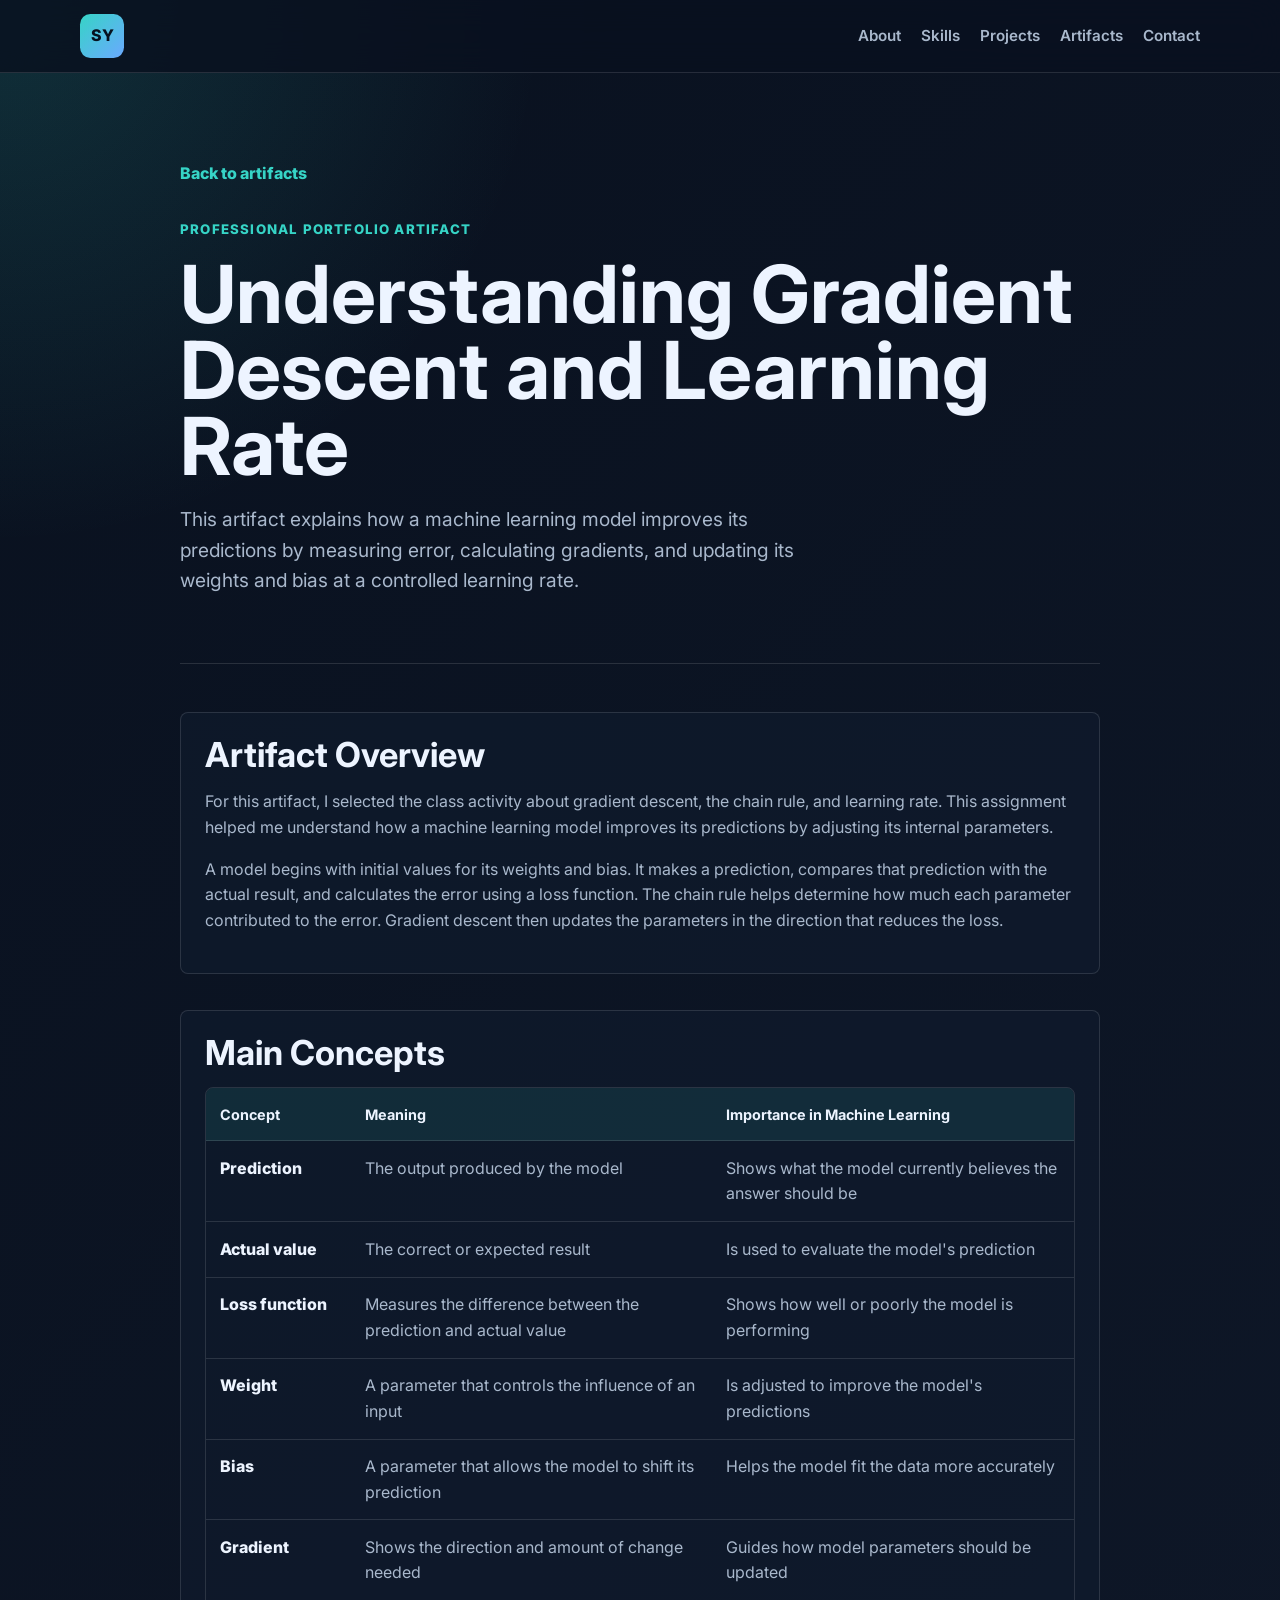
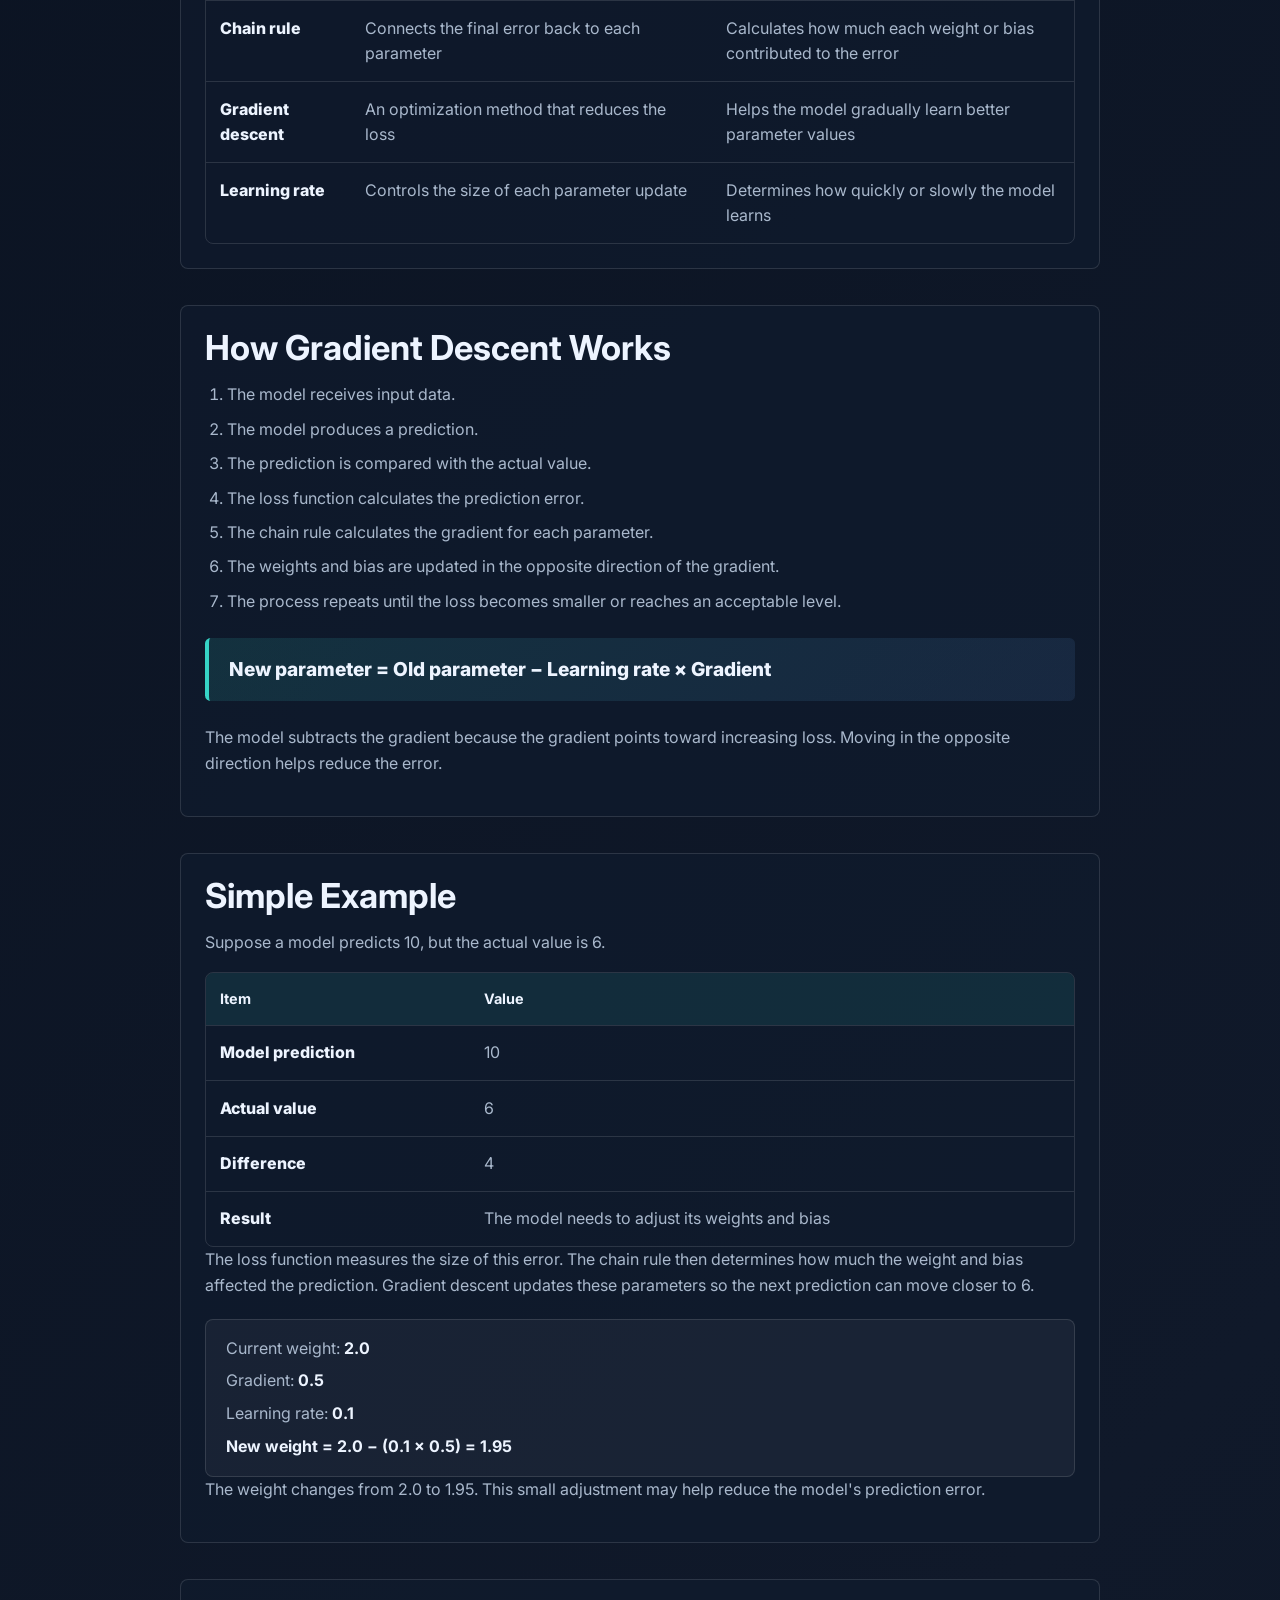
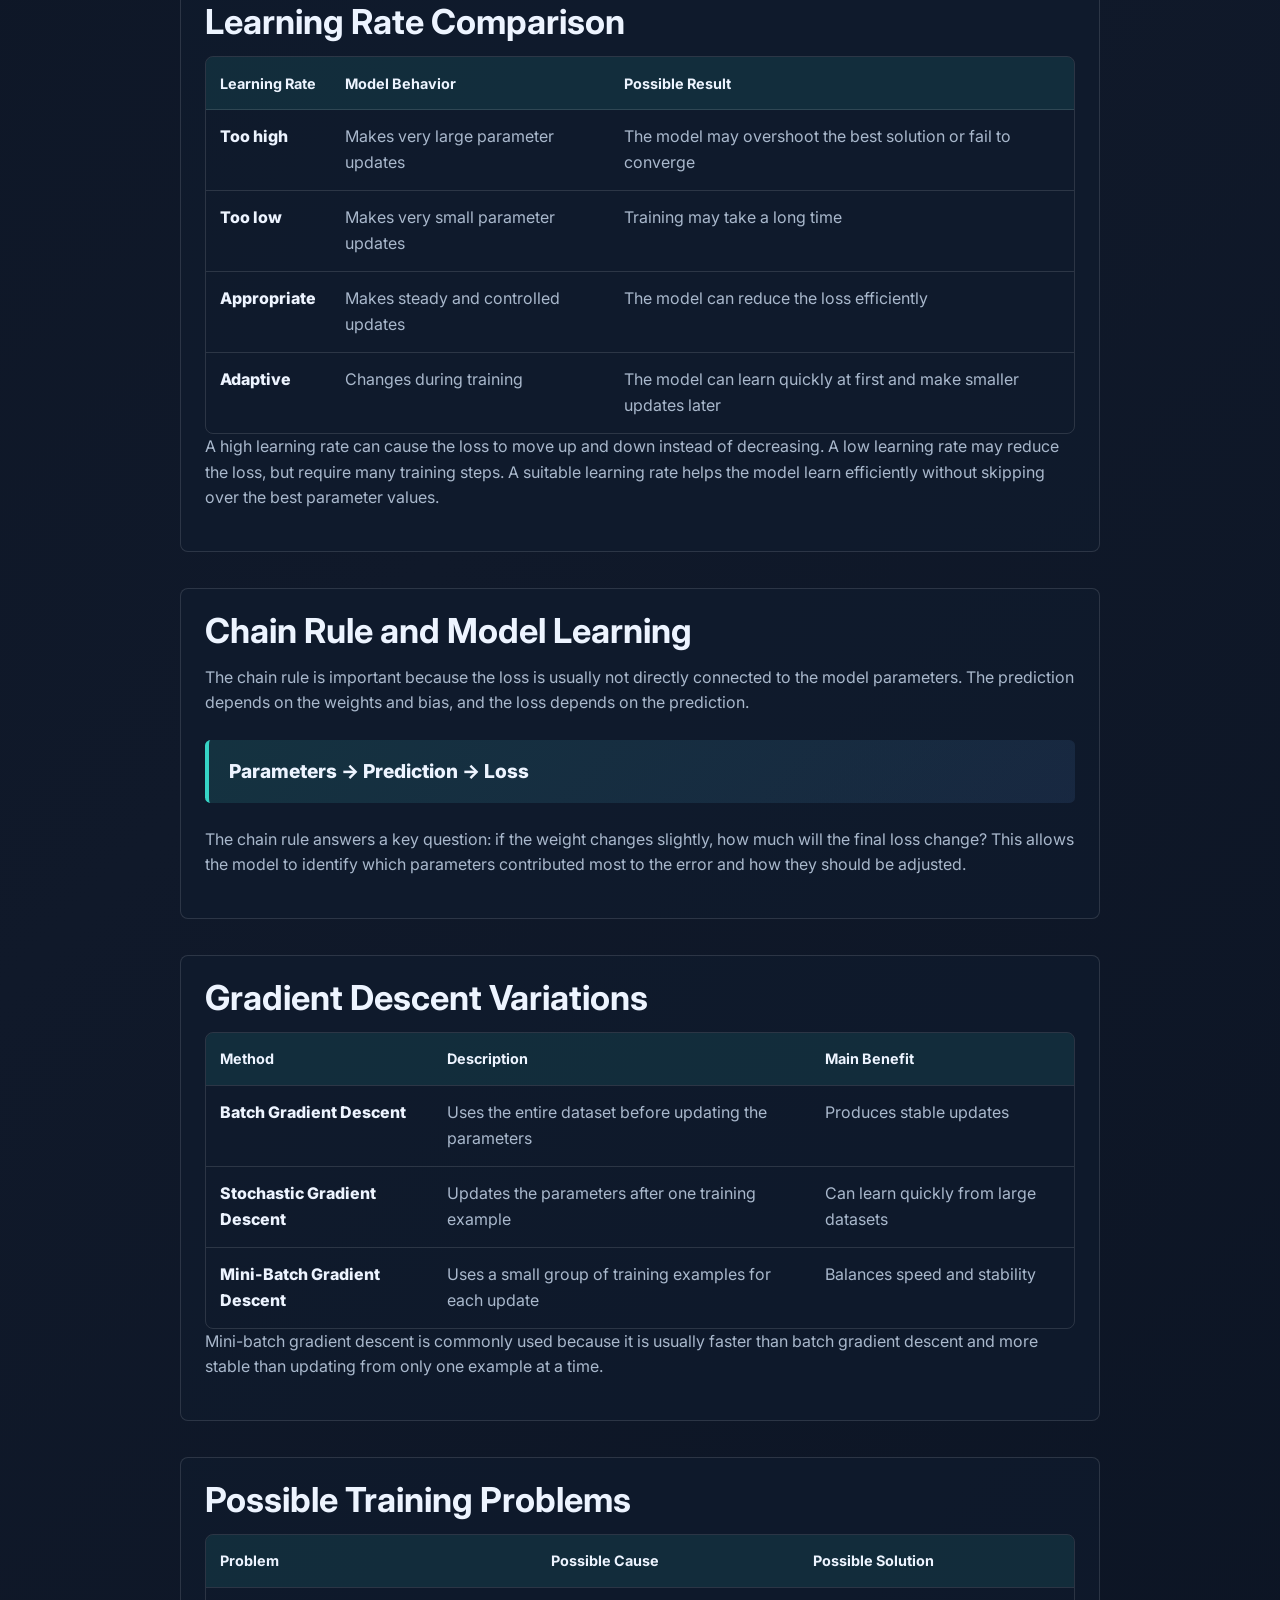
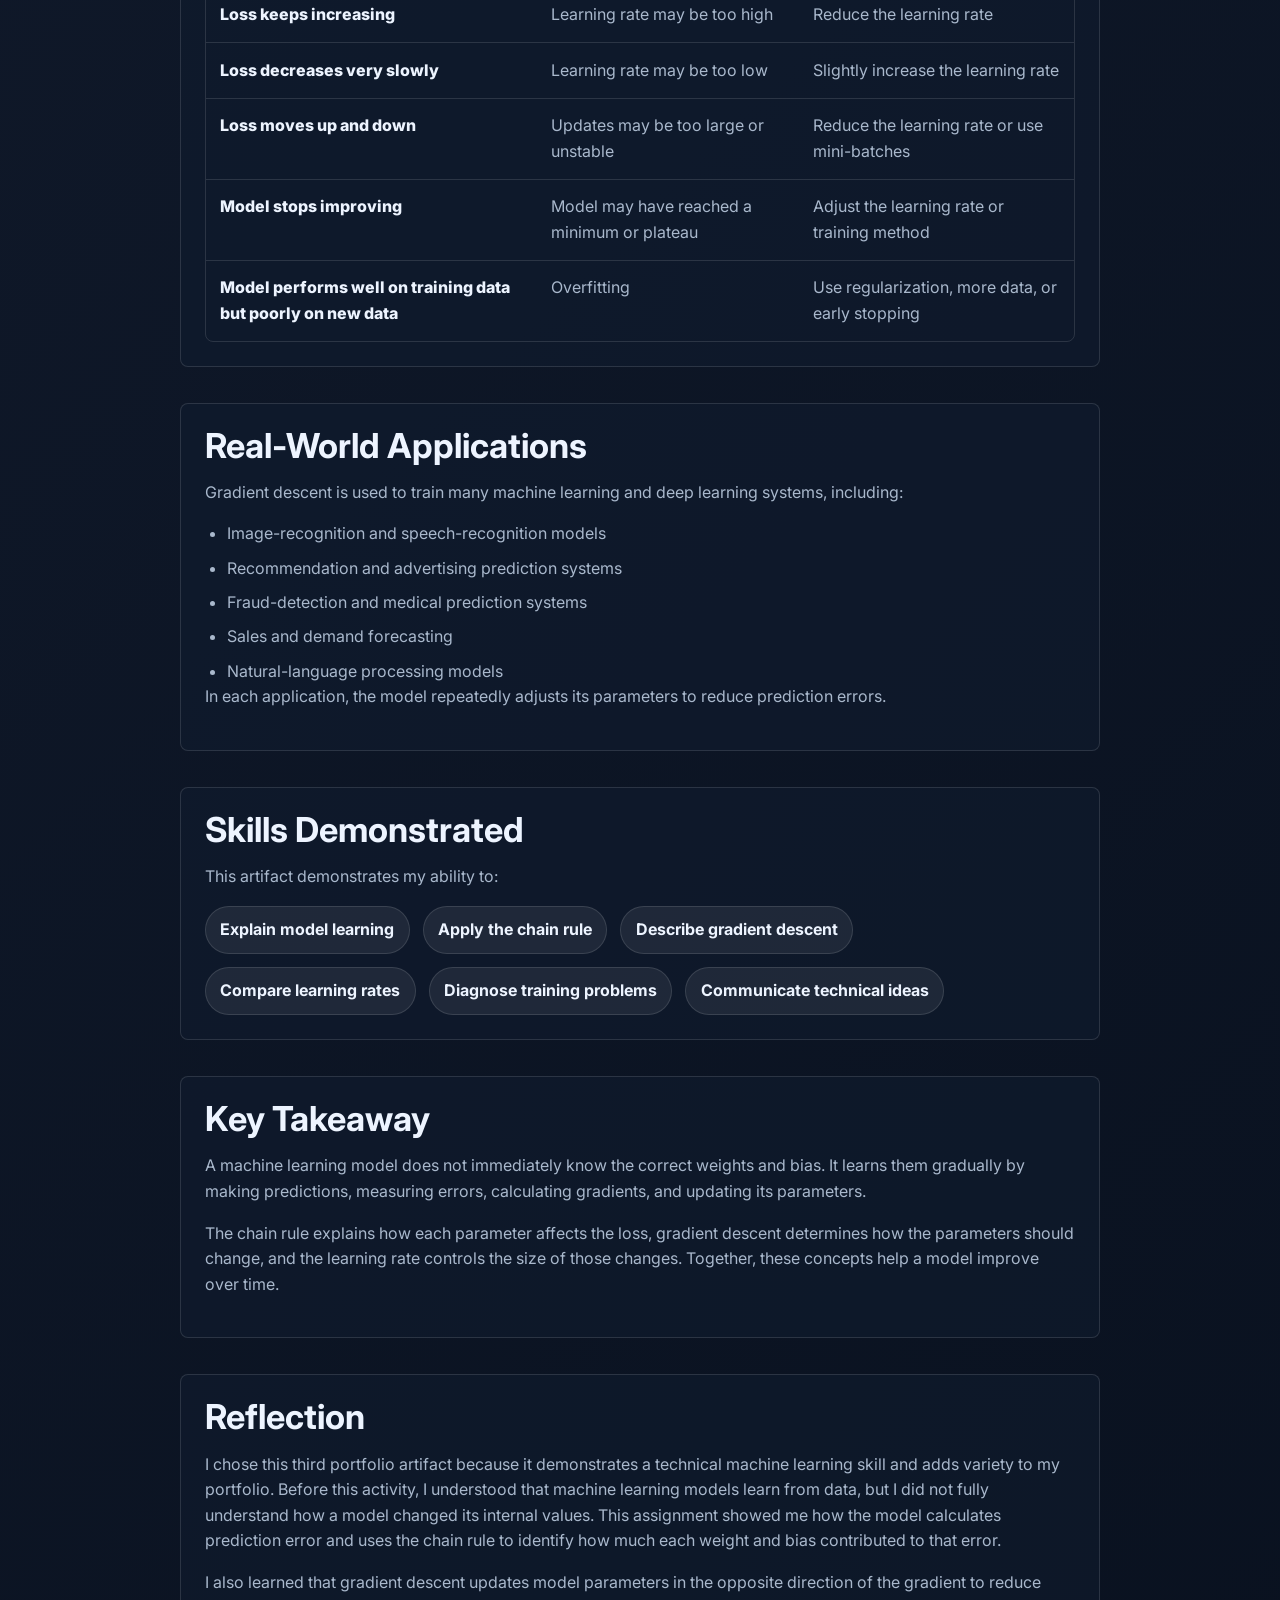
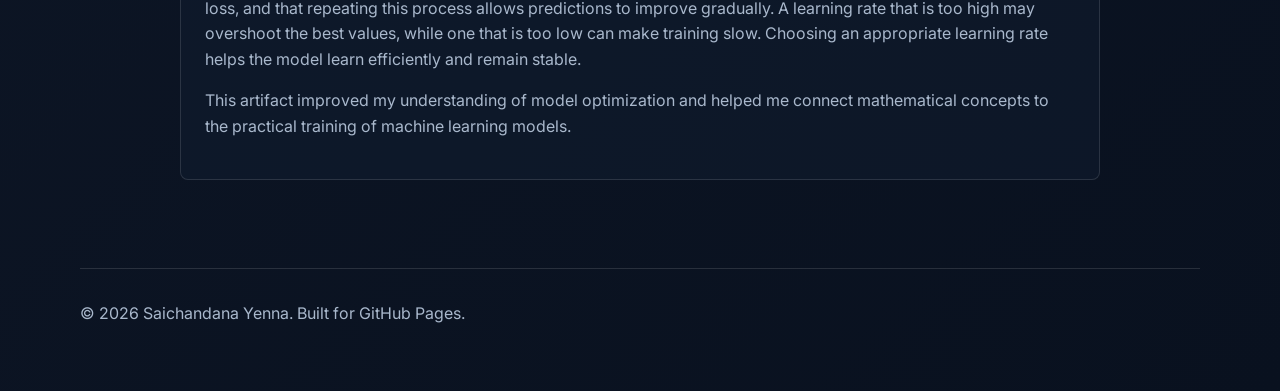
==== gradient-descent-and-learning-rate.html @ 092e3166 "Add gradient descent portfolio artifact" ====
<!DOCTYPE html>
<html lang="en">
<head>
  <meta charset="UTF-8">
  <meta name="viewport" content="width=device-width, initial-scale=1.0">
  <meta name="description" content="Gradient descent and learning rate portfolio artifact by Saichandana Yenna.">
  <title>Gradient Descent and Learning Rate | Saichandana Yenna</title>
  <link rel="preconnect" href="https://fonts.googleapis.com">
  <link rel="preconnect" href="https://fonts.gstatic.com" crossorigin>
  <link href="https://fonts.googleapis.com/css2?family=Inter:wght@400;500;600;700;800&amp;display=swap" rel="stylesheet">
  <link rel="stylesheet" href="styles.css">
</head>
<body>
  <a class="skip-link" href="#main">Skip to content</a>

  <header class="site-header">
    <nav class="nav" aria-label="Primary navigation">
      <a class="brand" href="index.html#home" aria-label="Saichandana Yenna home">SY</a>
      <button class="nav-toggle" type="button" aria-label="Open menu" aria-expanded="false">
        <span></span>
        <span></span>
        <span></span>
      </button>
      <div class="nav-links">
        <a href="index.html#about">About</a>
        <a href="index.html#skills">Skills</a>
        <a href="index.html#projects">Projects</a>
        <a href="index.html#artifacts">Artifacts</a>
        <a href="index.html#contact">Contact</a>
      </div>
    </nav>
  </header>

  <main id="main">
    <article class="artifact-page section">
      <a class="back-link" href="index.html#artifacts">Back to artifacts</a>
      <div class="artifact-hero">
        <p class="eyebrow">Professional Portfolio Artifact</p>
        <h1>Understanding Gradient Descent and Learning Rate</h1>
        <p class="hero-copy">
          This artifact explains how a machine learning model improves its predictions by measuring error, calculating gradients, and updating its weights and bias at a controlled learning rate.
        </p>
      </div>

      <div class="artifact-body">
        <section>
          <h2>Artifact Overview</h2>
          <p>
            For this artifact, I selected the class activity about gradient descent, the chain rule, and learning rate. This assignment helped me understand how a machine learning model improves its predictions by adjusting its internal parameters.
          </p>
          <p>
            A model begins with initial values for its weights and bias. It makes a prediction, compares that prediction with the actual result, and calculates the error using a loss function. The chain rule helps determine how much each parameter contributed to the error. Gradient descent then updates the parameters in the direction that reduces the loss.
          </p>
        </section>

        <section>
          <h2>Main Concepts</h2>
          <div class="table-wrap">
            <table>
              <thead>
                <tr><th>Concept</th><th>Meaning</th><th>Importance in Machine Learning</th></tr>
              </thead>
              <tbody>
                <tr><td>Prediction</td><td>The output produced by the model</td><td>Shows what the model currently believes the answer should be</td></tr>
                <tr><td>Actual value</td><td>The correct or expected result</td><td>Is used to evaluate the model's prediction</td></tr>
                <tr><td>Loss function</td><td>Measures the difference between the prediction and actual value</td><td>Shows how well or poorly the model is performing</td></tr>
                <tr><td>Weight</td><td>A parameter that controls the influence of an input</td><td>Is adjusted to improve the model's predictions</td></tr>
                <tr><td>Bias</td><td>A parameter that allows the model to shift its prediction</td><td>Helps the model fit the data more accurately</td></tr>
                <tr><td>Gradient</td><td>Shows the direction and amount of change needed</td><td>Guides how model parameters should be updated</td></tr>
                <tr><td>Chain rule</td><td>Connects the final error back to each parameter</td><td>Calculates how much each weight or bias contributed to the error</td></tr>
                <tr><td>Gradient descent</td><td>An optimization method that reduces the loss</td><td>Helps the model gradually learn better parameter values</td></tr>
                <tr><td>Learning rate</td><td>Controls the size of each parameter update</td><td>Determines how quickly or slowly the model learns</td></tr>
              </tbody>
            </table>
          </div>
        </section>

        <section>
          <h2>How Gradient Descent Works</h2>
          <ol>
            <li>The model receives input data.</li>
            <li>The model produces a prediction.</li>
            <li>The prediction is compared with the actual value.</li>
            <li>The loss function calculates the prediction error.</li>
            <li>The chain rule calculates the gradient for each parameter.</li>
            <li>The weights and bias are updated in the opposite direction of the gradient.</li>
            <li>The process repeats until the loss becomes smaller or reaches an acceptable level.</li>
          </ol>
          <div class="formula" role="math" aria-label="New parameter equals old parameter minus learning rate times gradient">
            New parameter = Old parameter − Learning rate × Gradient
          </div>
          <p>
            The model subtracts the gradient because the gradient points toward increasing loss. Moving in the opposite direction helps reduce the error.
          </p>
        </section>

        <section>
          <h2>Simple Example</h2>
          <p>Suppose a model predicts 10, but the actual value is 6.</p>
          <div class="table-wrap">
            <table>
              <thead><tr><th>Item</th><th>Value</th></tr></thead>
              <tbody>
                <tr><td>Model prediction</td><td>10</td></tr>
                <tr><td>Actual value</td><td>6</td></tr>
                <tr><td>Difference</td><td>4</td></tr>
                <tr><td>Result</td><td>The model needs to adjust its weights and bias</td></tr>
              </tbody>
            </table>
          </div>
          <p>
            The loss function measures the size of this error. The chain rule then determines how much the weight and bias affected the prediction. Gradient descent updates these parameters so the next prediction can move closer to 6.
          </p>
          <div class="calculation">
            <span>Current weight: <strong>2.0</strong></span>
            <span>Gradient: <strong>0.5</strong></span>
            <span>Learning rate: <strong>0.1</strong></span>
            <span><strong>New weight = 2.0 − (0.1 × 0.5) = 1.95</strong></span>
          </div>
          <p>
            The weight changes from 2.0 to 1.95. This small adjustment may help reduce the model's prediction error.
          </p>
        </section>

        <section>
          <h2>Learning Rate Comparison</h2>
          <div class="table-wrap">
            <table>
              <thead><tr><th>Learning Rate</th><th>Model Behavior</th><th>Possible Result</th></tr></thead>
              <tbody>
                <tr><td>Too high</td><td>Makes very large parameter updates</td><td>The model may overshoot the best solution or fail to converge</td></tr>
                <tr><td>Too low</td><td>Makes very small parameter updates</td><td>Training may take a long time</td></tr>
                <tr><td>Appropriate</td><td>Makes steady and controlled updates</td><td>The model can reduce the loss efficiently</td></tr>
                <tr><td>Adaptive</td><td>Changes during training</td><td>The model can learn quickly at first and make smaller updates later</td></tr>
              </tbody>
            </table>
          </div>
          <p>
            A high learning rate can cause the loss to move up and down instead of decreasing. A low learning rate may reduce the loss, but require many training steps. A suitable learning rate helps the model learn efficiently without skipping over the best parameter values.
          </p>
        </section>

        <section>
          <h2>Chain Rule and Model Learning</h2>
          <p>
            The chain rule is important because the loss is usually not directly connected to the model parameters. The prediction depends on the weights and bias, and the loss depends on the prediction.
          </p>
          <div class="formula">Parameters → Prediction → Loss</div>
          <p>
            The chain rule answers a key question: if the weight changes slightly, how much will the final loss change? This allows the model to identify which parameters contributed most to the error and how they should be adjusted.
          </p>
        </section>

        <section>
          <h2>Gradient Descent Variations</h2>
          <div class="table-wrap">
            <table>
              <thead><tr><th>Method</th><th>Description</th><th>Main Benefit</th></tr></thead>
              <tbody>
                <tr><td>Batch Gradient Descent</td><td>Uses the entire dataset before updating the parameters</td><td>Produces stable updates</td></tr>
                <tr><td>Stochastic Gradient Descent</td><td>Updates the parameters after one training example</td><td>Can learn quickly from large datasets</td></tr>
                <tr><td>Mini-Batch Gradient Descent</td><td>Uses a small group of training examples for each update</td><td>Balances speed and stability</td></tr>
              </tbody>
            </table>
          </div>
          <p>
            Mini-batch gradient descent is commonly used because it is usually faster than batch gradient descent and more stable than updating from only one example at a time.
          </p>
        </section>

        <section>
          <h2>Possible Training Problems</h2>
          <div class="table-wrap">
            <table>
              <thead><tr><th>Problem</th><th>Possible Cause</th><th>Possible Solution</th></tr></thead>
              <tbody>
                <tr><td>Loss keeps increasing</td><td>Learning rate may be too high</td><td>Reduce the learning rate</td></tr>
                <tr><td>Loss decreases very slowly</td><td>Learning rate may be too low</td><td>Slightly increase the learning rate</td></tr>
                <tr><td>Loss moves up and down</td><td>Updates may be too large or unstable</td><td>Reduce the learning rate or use mini-batches</td></tr>
                <tr><td>Model stops improving</td><td>Model may have reached a minimum or plateau</td><td>Adjust the learning rate or training method</td></tr>
                <tr><td>Model performs well on training data but poorly on new data</td><td>Overfitting</td><td>Use regularization, more data, or early stopping</td></tr>
              </tbody>
            </table>
          </div>
        </section>

        <section>
          <h2>Real-World Applications</h2>
          <p>Gradient descent is used to train many machine learning and deep learning systems, including:</p>
          <ul>
            <li>Image-recognition and speech-recognition models</li>
            <li>Recommendation and advertising prediction systems</li>
            <li>Fraud-detection and medical prediction systems</li>
            <li>Sales and demand forecasting</li>
            <li>Natural-language processing models</li>
          </ul>
          <p>In each application, the model repeatedly adjusts its parameters to reduce prediction errors.</p>
        </section>

        <section>
          <h2>Skills Demonstrated</h2>
          <p>This artifact demonstrates my ability to:</p>
          <div class="artifact-list">
            <span>Explain model learning</span>
            <span>Apply the chain rule</span>
            <span>Describe gradient descent</span>
            <span>Compare learning rates</span>
            <span>Diagnose training problems</span>
            <span>Communicate technical ideas</span>
          </div>
        </section>

        <section>
          <h2>Key Takeaway</h2>
          <p>
            A machine learning model does not immediately know the correct weights and bias. It learns them gradually by making predictions, measuring errors, calculating gradients, and updating its parameters.
          </p>
          <p>
            The chain rule explains how each parameter affects the loss, gradient descent determines how the parameters should change, and the learning rate controls the size of those changes. Together, these concepts help a model improve over time.
          </p>
        </section>

        <section>
          <h2>Reflection</h2>
          <p>
            I chose this third portfolio artifact because it demonstrates a technical machine learning skill and adds variety to my portfolio. Before this activity, I understood that machine learning models learn from data, but I did not fully understand how a model changed its internal values. This assignment showed me how the model calculates prediction error and uses the chain rule to identify how much each weight and bias contributed to that error.
          </p>
          <p>
            I also learned that gradient descent updates model parameters in the opposite direction of the gradient to reduce loss, and that repeating this process allows predictions to improve gradually. A learning rate that is too high may overshoot the best values, while one that is too low can make training slow. Choosing an appropriate learning rate helps the model learn efficiently and remain stable.
          </p>
          <p>
            This artifact improved my understanding of model optimization and helped me connect mathematical concepts to the practical training of machine learning models.
          </p>
        </section>
      </div>
    </article>
  </main>

  <footer class="site-footer">
    <p>&copy; <span id="year"></span> Saichandana Yenna. Built for GitHub Pages.</p>
  </footer>

  <script src="script.js"></script>
</body>
</html>
---- styles.css ----
:root {
  --bg: #09111f;
  --panel: #111d30;
  --panel-strong: #17253b;
  --text: #edf4ff;
  --muted: #a9b8cc;
  --accent: #36d4c6;
  --accent-strong: #6aa9ff;
  --border: rgba(255, 255, 255, 0.12);
  --shadow: 0 24px 60px rgba(0, 0, 0, 0.28);
  --max-width: 1120px;
}

* {
  box-sizing: border-box;
}

html {
  scroll-behavior: smooth;
}

body {
  margin: 0;
  font-family: Inter, system-ui, -apple-system, BlinkMacSystemFont, "Segoe UI", sans-serif;
  color: var(--text);
  background:
    radial-gradient(circle at top left, rgba(54, 212, 198, 0.16), transparent 34rem),
    linear-gradient(135deg, #09111f 0%, #10192a 52%, #09111f 100%);
  line-height: 1.6;
}

a {
  color: inherit;
}

.skip-link {
  position: absolute;
  left: 1rem;
  top: -5rem;
  z-index: 10;
  padding: 0.75rem 1rem;
  color: var(--bg);
  background: var(--accent);
  border-radius: 0.5rem;
  transition: top 180ms ease;
}

.skip-link:focus {
  top: 1rem;
}

.site-header {
  position: sticky;
  top: 0;
  z-index: 5;
  background: rgba(9, 17, 31, 0.82);
  border-bottom: 1px solid var(--border);
  backdrop-filter: blur(18px);
}

.nav {
  width: min(100% - 2rem, var(--max-width));
  min-height: 4.5rem;
  margin: 0 auto;
  display: flex;
  align-items: center;
  justify-content: space-between;
  gap: 1.5rem;
}

.brand {
  display: inline-grid;
  place-items: center;
  width: 2.75rem;
  height: 2.75rem;
  color: #06111f;
  background: linear-gradient(135deg, var(--accent), var(--accent-strong));
  border-radius: 0.65rem;
  font-weight: 800;
  text-decoration: none;
  letter-spacing: 0;
}

.nav-links {
  display: flex;
  align-items: center;
  gap: 1.25rem;
}

.nav-links a {
  color: var(--muted);
  font-size: 0.95rem;
  font-weight: 600;
  text-decoration: none;
}

.nav-links a:hover,
.nav-links a:focus-visible {
  color: var(--text);
}

.nav-toggle {
  display: none;
  width: 2.75rem;
  height: 2.75rem;
  padding: 0;
  background: transparent;
  border: 1px solid var(--border);
  border-radius: 0.5rem;
}

.nav-toggle span {
  display: block;
  width: 1.1rem;
  height: 2px;
  margin: 0.25rem auto;
  background: var(--text);
}

.section {
  width: min(100% - 2rem, var(--max-width));
  margin: 0 auto;
  padding: 5.5rem 0;
}

.hero {
  min-height: calc(100vh - 4.5rem);
  display: grid;
  grid-template-columns: minmax(0, 1.25fr) minmax(18rem, 0.75fr);
  align-items: center;
  gap: 3rem;
}

.hero-content {
  max-width: 45rem;
}

.eyebrow {
  margin: 0 0 1rem;
  color: var(--accent);
  font-size: 0.83rem;
  font-weight: 800;
  letter-spacing: 0.09em;
  text-transform: uppercase;
}

h1,
h2,
h3,
p {
  margin-top: 0;
}

h1 {
  margin-bottom: 1.25rem;
  font-size: clamp(3rem, 8vw, 5.8rem);
  line-height: 0.95;
  letter-spacing: 0;
}

h2 {
  margin-bottom: 1rem;
  font-size: clamp(2rem, 4vw, 3.1rem);
  line-height: 1.05;
  letter-spacing: 0;
}

h3 {
  margin-bottom: 0.65rem;
  font-size: 1.1rem;
}

.hero-copy {
  max-width: 40rem;
  color: var(--muted);
  font-size: 1.2rem;
}

.hero-actions,
.contact-actions {
  display: flex;
  flex-wrap: wrap;
  gap: 0.8rem;
  margin-top: 2rem;
}

.button {
  display: inline-flex;
  align-items: center;
  justify-content: center;
  min-height: 2.9rem;
  padding: 0.75rem 1.1rem;
  border: 1px solid transparent;
  border-radius: 0.5rem;
  font-weight: 800;
  text-decoration: none;
}

.button.primary {
  color: #05111f;
  background: var(--accent);
}

.button.secondary {
  color: var(--text);
  background: rgba(255, 255, 255, 0.06);
  border-color: var(--border);
}

.button:hover,
.button:focus-visible {
  transform: translateY(-1px);
}

.hero-panel,
.skill-group,
.project-card,
.timeline-item {
  background: rgba(17, 29, 48, 0.82);
  border: 1px solid var(--border);
  border-radius: 0.5rem;
  box-shadow: var(--shadow);
}

.hero-panel {
  display: grid;
  gap: 1rem;
  padding: 1rem;
}

.hero-panel div {
  padding: 1rem;
  background: var(--panel-strong);
  border-radius: 0.45rem;
}

.profile-card {
  overflow: hidden;
}

.profile-photo {
  display: block;
  width: 100%;
  aspect-ratio: 4 / 5;
  object-fit: cover;
  object-position: center top;
  border-radius: 0.45rem;
}

.hero-panel p,
.skill-group p,
.project-card p,
.timeline-item p,
.contact-section p,
.section-copy p {
  color: var(--muted);
}

.metric {
  display: block;
  margin-bottom: 0.35rem;
  color: var(--text);
  font-size: 1.5rem;
  font-weight: 800;
}

.two-column {
  display: grid;
  grid-template-columns: 0.8fr 1.2fr;
  gap: 3rem;
}

.section-heading {
  max-width: 42rem;
  margin-bottom: 2rem;
}

.skill-grid,
.project-grid {
  display: grid;
  grid-template-columns: repeat(4, minmax(0, 1fr));
  gap: 1rem;
}

.skill-group,
.project-card {
  padding: 1.25rem;
}

.project-grid {
  grid-template-columns: repeat(2, minmax(0, 1fr));
}

.project-card {
  min-height: 16rem;
  display: flex;
  flex-direction: column;
  align-items: flex-start;
}

.project-card a {
  margin-top: auto;
  color: var(--accent);
  font-weight: 800;
  text-decoration: none;
}

.project-tag {
  width: fit-content;
  margin-bottom: 1rem;
  padding: 0.35rem 0.6rem;
  color: var(--accent);
  background: rgba(54, 212, 198, 0.12);
  border: 1px solid rgba(54, 212, 198, 0.25);
  border-radius: 999px;
  font-size: 0.8rem;
  font-weight: 800;
}

.timeline {
  display: grid;
  gap: 1rem;
}

.timeline-item {
  padding: 1.5rem;
}

.timeline-item span {
  display: block;
  margin-bottom: 0.5rem;
  color: var(--accent-strong);
  font-weight: 800;
}

.artifact-list {
  display: flex;
  flex-wrap: wrap;
  gap: 0.8rem;
}

.artifact-card {
  margin-bottom: 1.25rem;
  padding: 1.5rem;
  background: rgba(17, 29, 48, 0.82);
  border: 1px solid var(--border);
  border-radius: 0.5rem;
  box-shadow: var(--shadow);
}

.artifact-card h3 {
  font-size: 1.45rem;
}

.artifact-card p {
  max-width: 54rem;
  color: var(--muted);
}

.artifact-actions {
  display: flex;
  flex-wrap: wrap;
  gap: 1rem;
}

.artifact-actions a,
.back-link {
  color: var(--accent);
  font-weight: 800;
  text-decoration: none;
}

.artifact-page {
  max-width: 920px;
}

.back-link {
  display: inline-flex;
  margin-bottom: 2rem;
}

.artifact-hero {
  padding-bottom: 3rem;
  border-bottom: 1px solid var(--border);
}

.artifact-page h1 {
  font-size: clamp(2.8rem, 7vw, 5rem);
}

.artifact-body {
  display: grid;
  gap: 2.25rem;
  padding-top: 3rem;
}

.artifact-body section {
  min-width: 0;
  padding: 1.5rem;
  background: rgba(17, 29, 48, 0.58);
  border: 1px solid var(--border);
  border-radius: 0.5rem;
}

.artifact-body h2 {
  font-size: clamp(1.55rem, 3vw, 2.15rem);
}

.artifact-body p {
  color: var(--muted);
}

.artifact-body ul,
.artifact-body ol {
  margin: 0;
  padding-left: 1.4rem;
  color: var(--muted);
}

.artifact-body li + li {
  margin-top: 0.55rem;
}

.formula {
  margin: 1.5rem 0;
  padding: 1rem 1.25rem;
  color: var(--text);
  background: linear-gradient(135deg, rgba(54, 212, 198, 0.13), rgba(106, 169, 255, 0.1));
  border-left: 4px solid var(--accent);
  border-radius: 0.35rem;
  font-size: clamp(1rem, 2.5vw, 1.2rem);
  font-weight: 800;
}

.calculation {
  display: grid;
  gap: 0.45rem;
  margin-top: 1.25rem;
  padding: 1rem 1.25rem;
  color: var(--muted);
  background: rgba(255, 255, 255, 0.045);
  border: 1px solid var(--border);
  border-radius: 0.5rem;
}

.calculation strong {
  color: var(--text);
}

.table-wrap {
  max-width: 100%;
  overflow-x: auto;
  border: 1px solid var(--border);
  border-radius: 0.5rem;
}

table {
  width: 100%;
  min-width: 720px;
  border-collapse: collapse;
  color: var(--muted);
}

th,
td {
  padding: 0.9rem;
  text-align: left;
  vertical-align: top;
  border-bottom: 1px solid var(--border);
}

th {
  color: var(--text);
  background: rgba(54, 212, 198, 0.1);
  font-size: 0.9rem;
}

tr:last-child td {
  border-bottom: 0;
}

td:first-child {
  color: var(--text);
  font-weight: 800;
}

.artifact-list span {
  padding: 0.65rem 0.9rem;
  color: var(--text);
  background: rgba(255, 255, 255, 0.07);
  border: 1px solid var(--border);
  border-radius: 999px;
  font-weight: 700;
}

.contact-section {
  display: grid;
  grid-template-columns: 1fr auto;
  align-items: center;
  gap: 2rem;
  margin-bottom: 3rem;
  padding: 2rem;
  background: linear-gradient(135deg, rgba(54, 212, 198, 0.16), rgba(106, 169, 255, 0.12));
  border: 1px solid var(--border);
  border-radius: 0.5rem;
}

.contact-section h2 {
  margin-bottom: 0.6rem;
}

.contact-actions {
  justify-content: flex-end;
  margin-top: 0;
}

.site-footer {
  width: min(100% - 2rem, var(--max-width));
  margin: 0 auto;
  padding: 2rem 0 3rem;
  color: var(--muted);
  border-top: 1px solid var(--border);
}

@media (max-width: 900px) {
  .hero,
  .two-column,
  .contact-section {
    grid-template-columns: 1fr;
  }

  .skill-grid,
  .project-grid {
    grid-template-columns: repeat(2, minmax(0, 1fr));
  }

  .contact-actions {
    justify-content: flex-start;
  }
}

@media (max-width: 680px) {
  .nav {
    min-height: 4rem;
  }

  .nav-toggle {
    display: block;
  }

  .nav-links {
    position: absolute;
    left: 1rem;
    right: 1rem;
    top: 4.4rem;
    display: none;
    flex-direction: column;
    align-items: stretch;
    padding: 1rem;
    background: var(--panel);
    border: 1px solid var(--border);
    border-radius: 0.5rem;
  }

  .nav-links.is-open {
    display: flex;
  }

  .nav-links a {
    padding: 0.55rem;
  }

  .section {
    padding: 4rem 0;
  }

  .hero {
    min-height: auto;
    padding-top: 4rem;
  }

  h1 {
    font-size: 3rem;
  }

  .skill-grid,
  .project-grid {
    grid-template-columns: 1fr;
  }

  .contact-section {
    padding: 1.25rem;
  }

  .artifact-body section {
    padding: 1.1rem;
  }
}
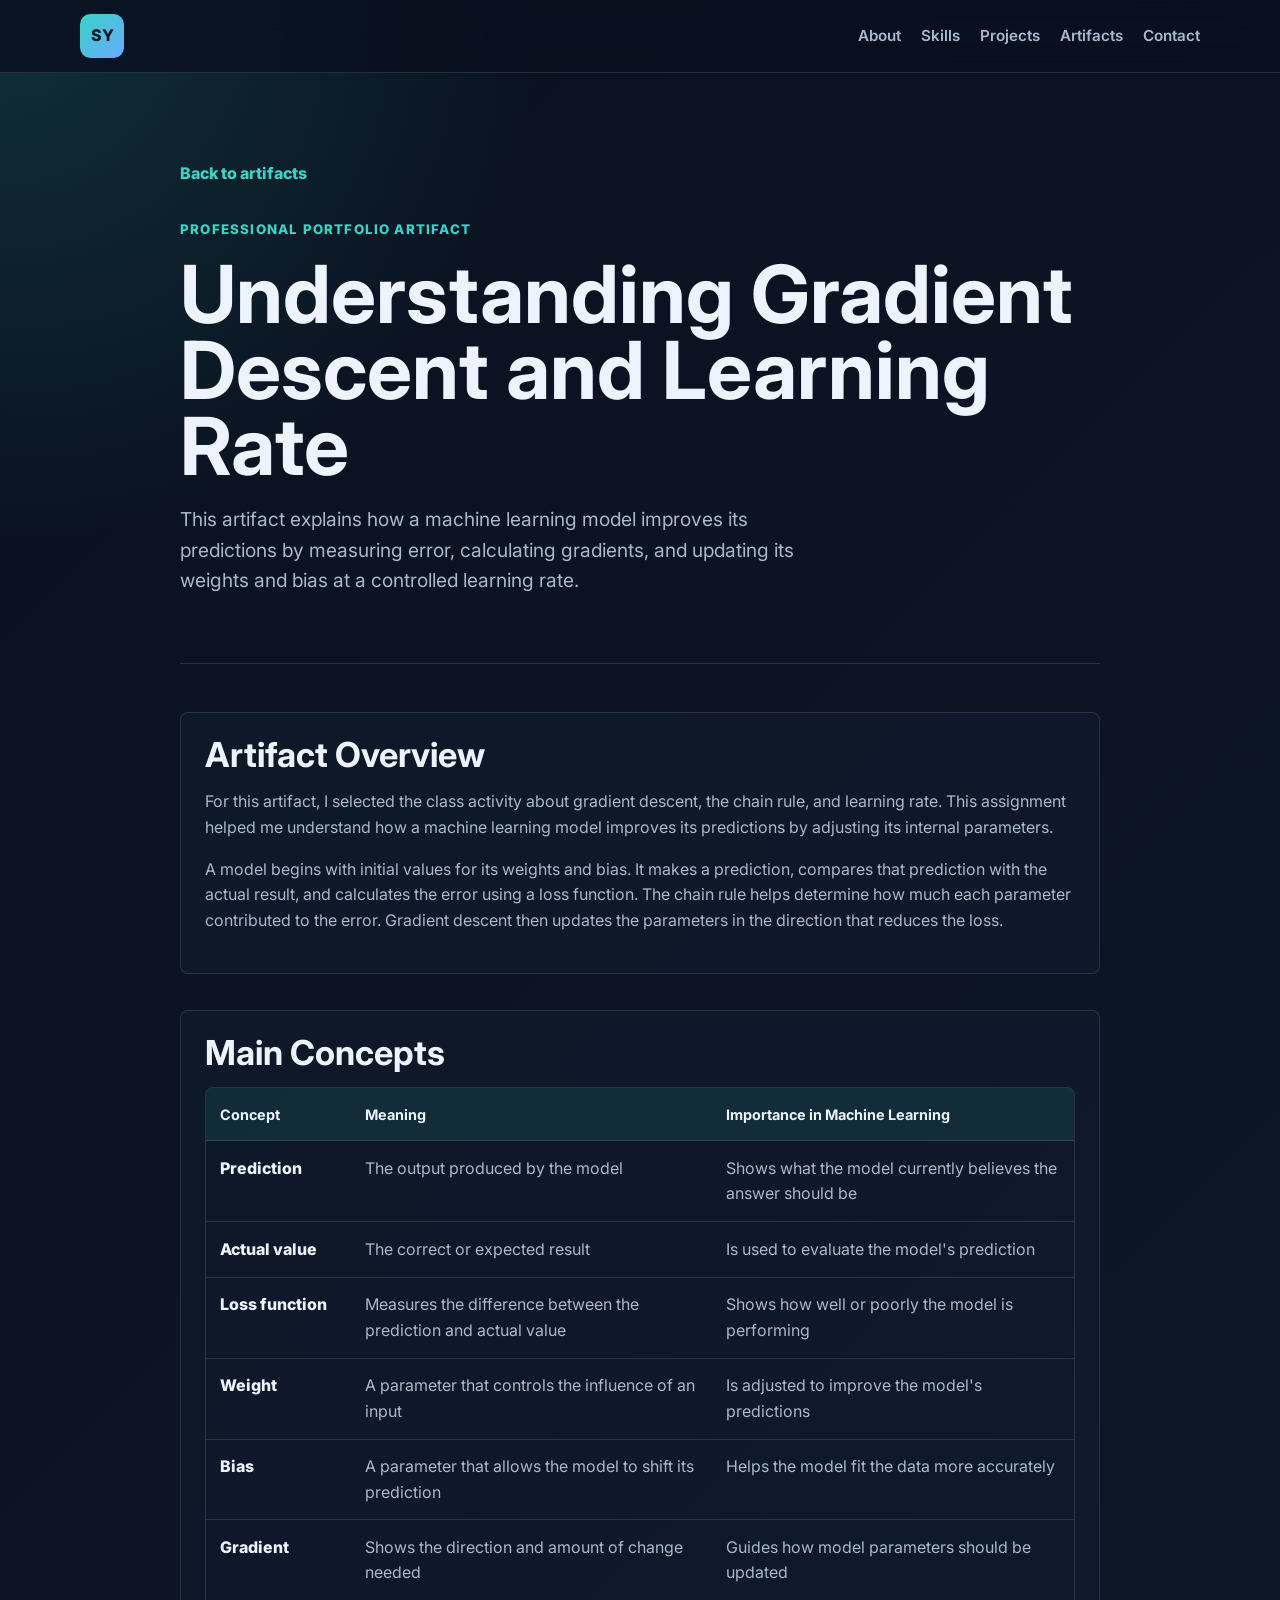
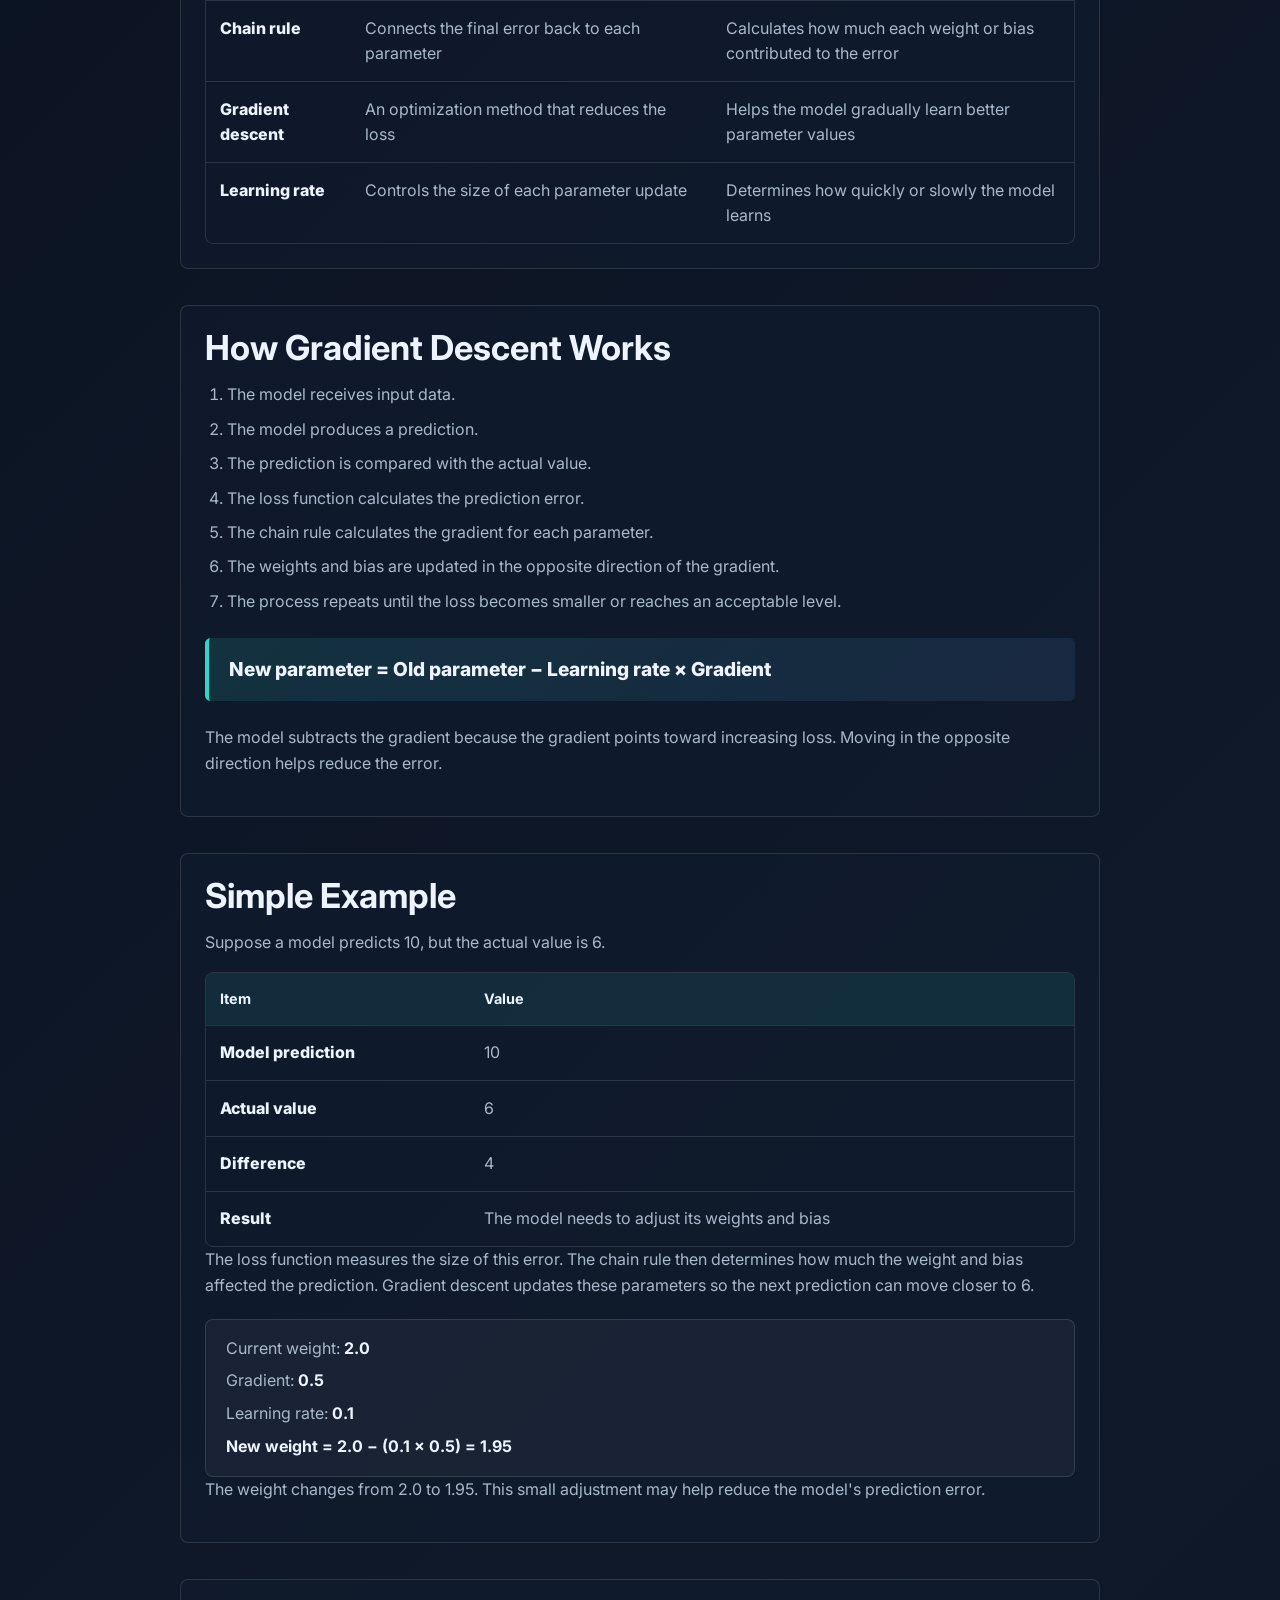
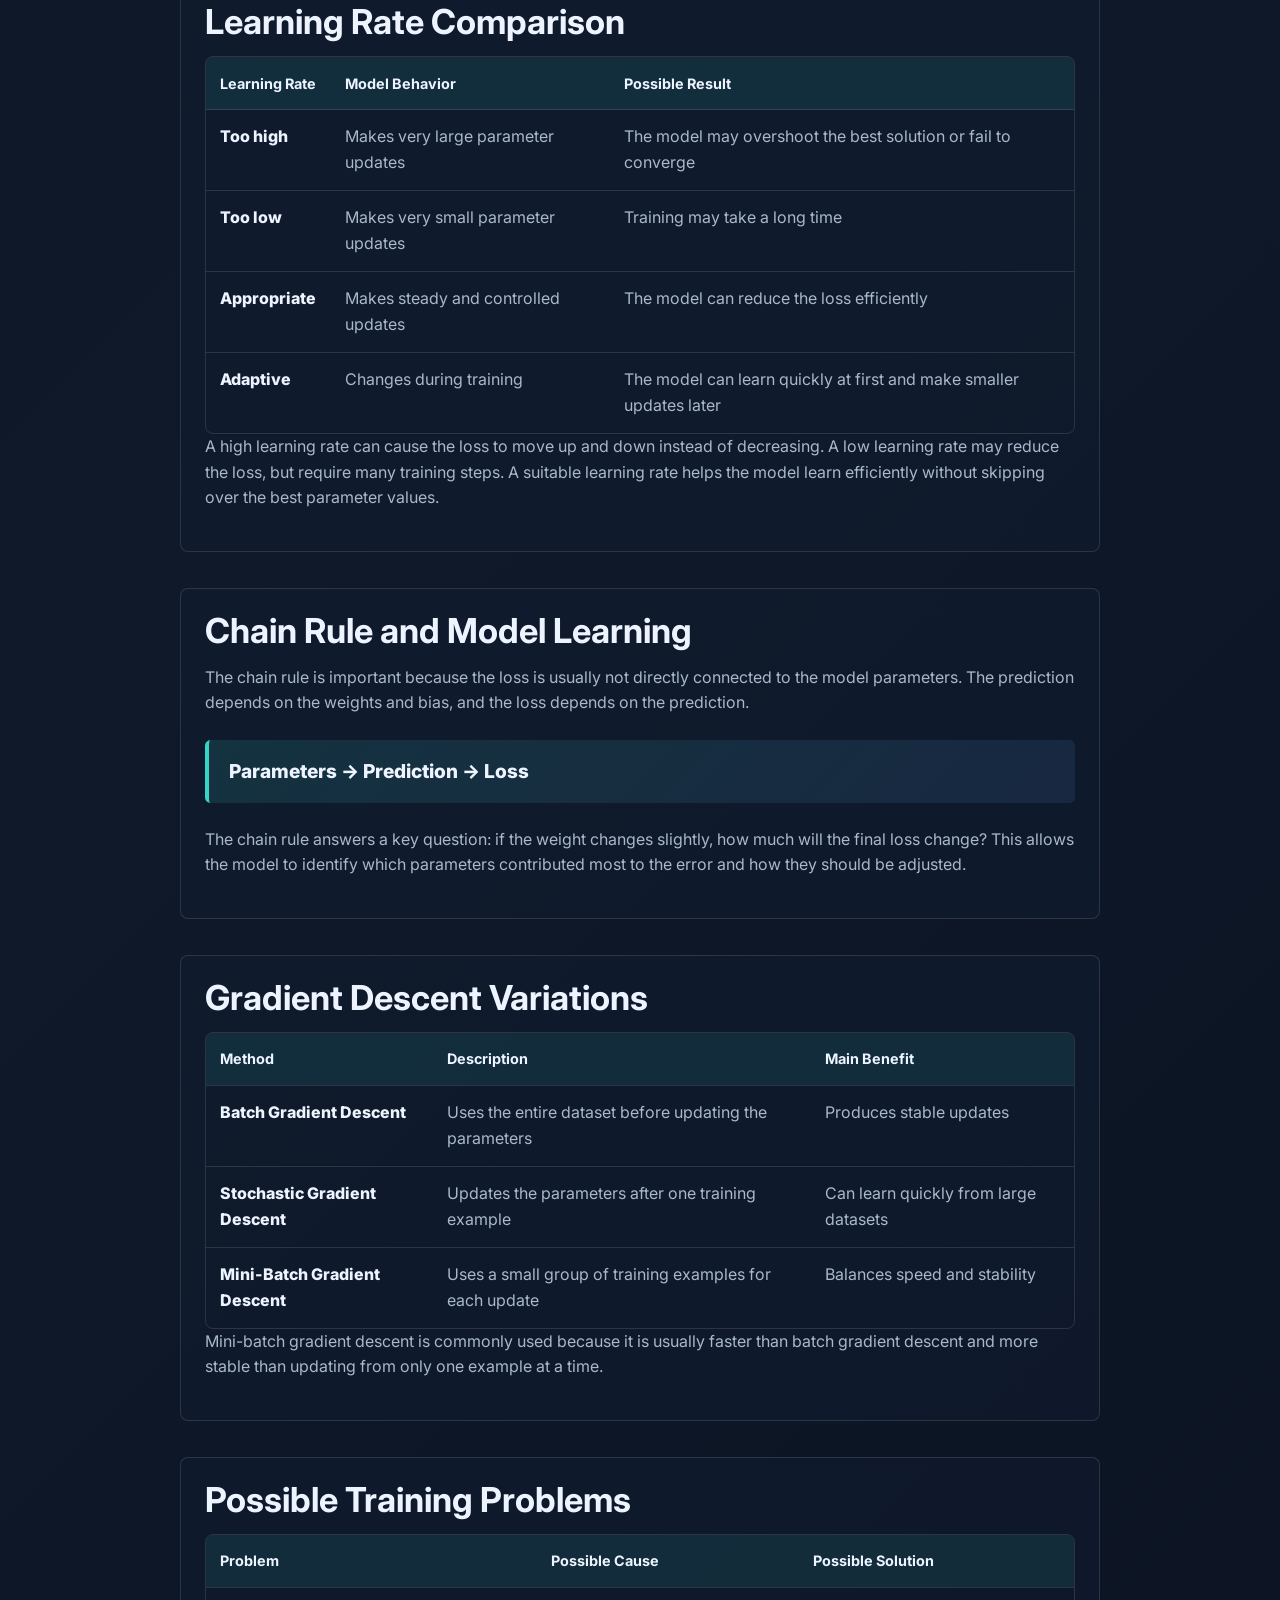
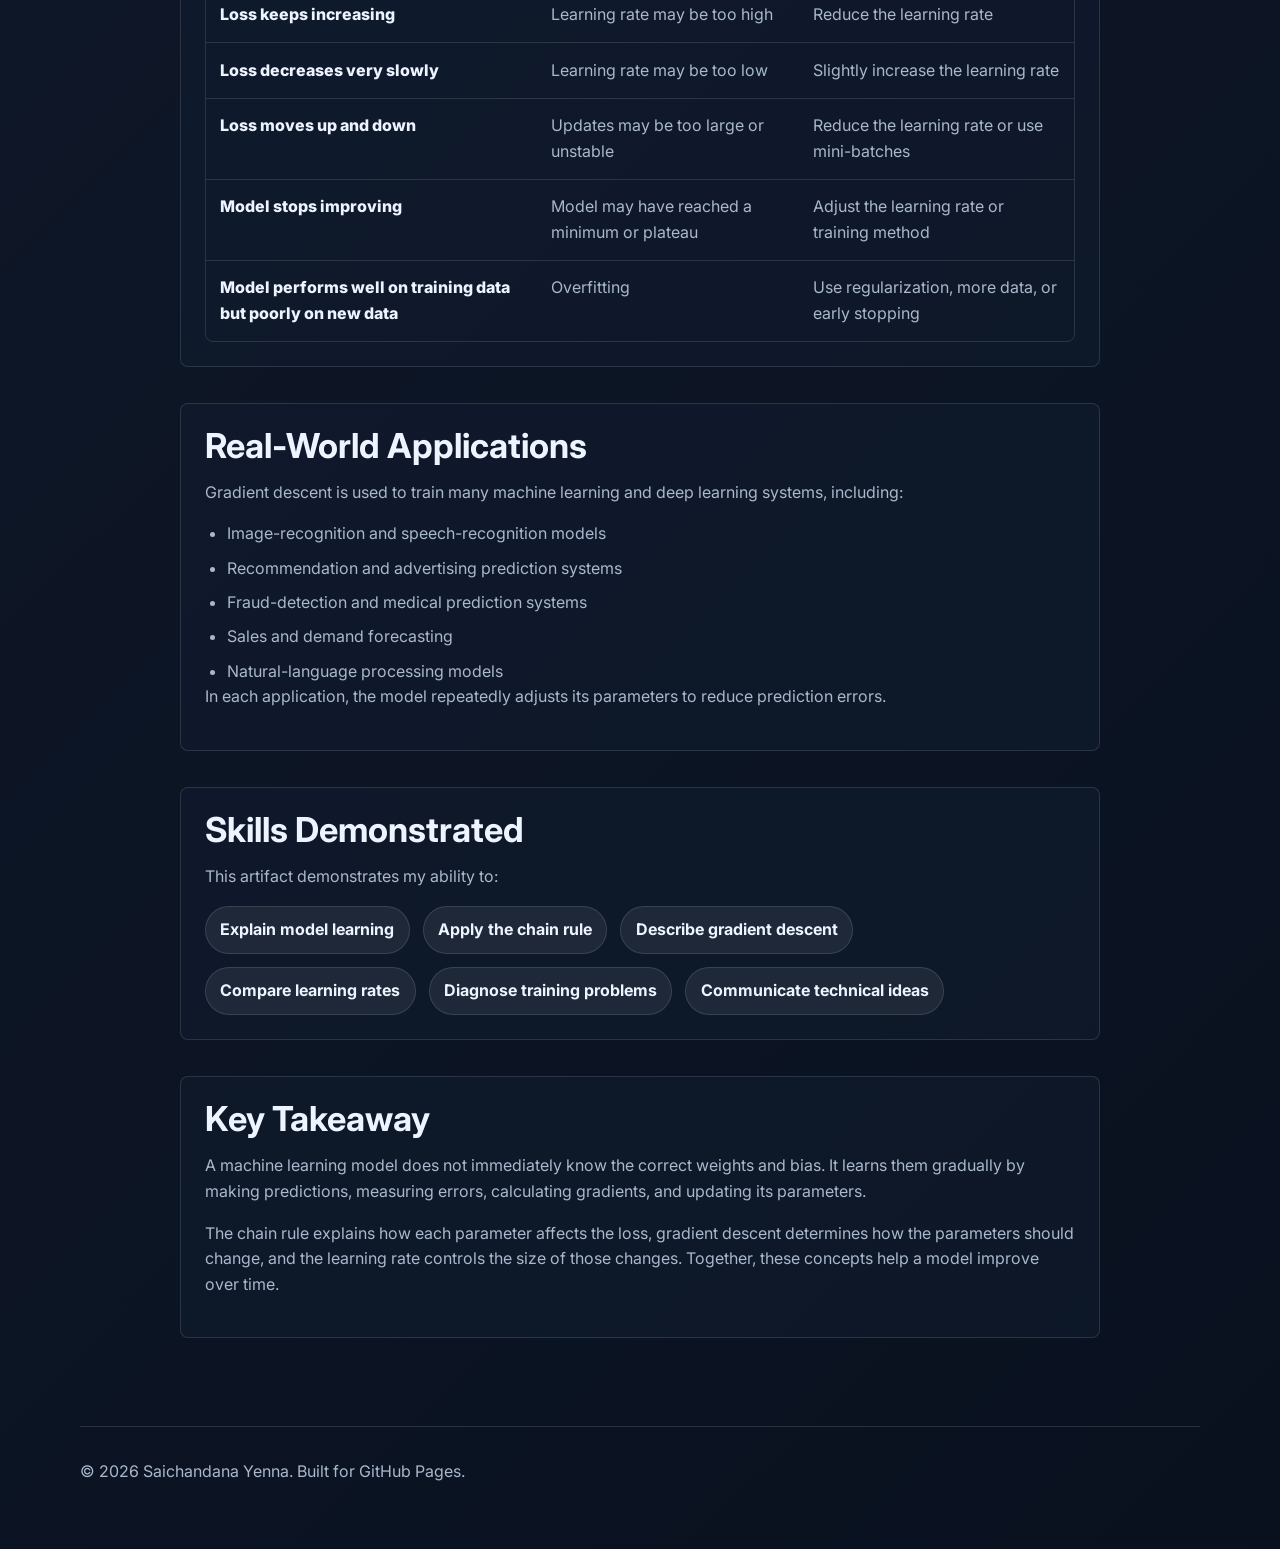
==== commit b64f3020: "Remove reflection from gradient descent artifact" ====
--- a/gradient-descent-and-learning-rate.html
+++ b/gradient-descent-and-learning-rate.html
@@ -220,18 +220,6 @@
           </p>
         </section>
 
-        <section>
-          <h2>Reflection</h2>
-          <p>
-            I chose this third portfolio artifact because it demonstrates a technical machine learning skill and adds variety to my portfolio. Before this activity, I understood that machine learning models learn from data, but I did not fully understand how a model changed its internal values. This assignment showed me how the model calculates prediction error and uses the chain rule to identify how much each weight and bias contributed to that error.
-          </p>
-          <p>
-            I also learned that gradient descent updates model parameters in the opposite direction of the gradient to reduce loss, and that repeating this process allows predictions to improve gradually. A learning rate that is too high may overshoot the best values, while one that is too low can make training slow. Choosing an appropriate learning rate helps the model learn efficiently and remain stable.
-          </p>
-          <p>
-            This artifact improved my understanding of model optimization and helped me connect mathematical concepts to the practical training of machine learning models.
-          </p>
-        </section>
       </div>
     </article>
   </main>
